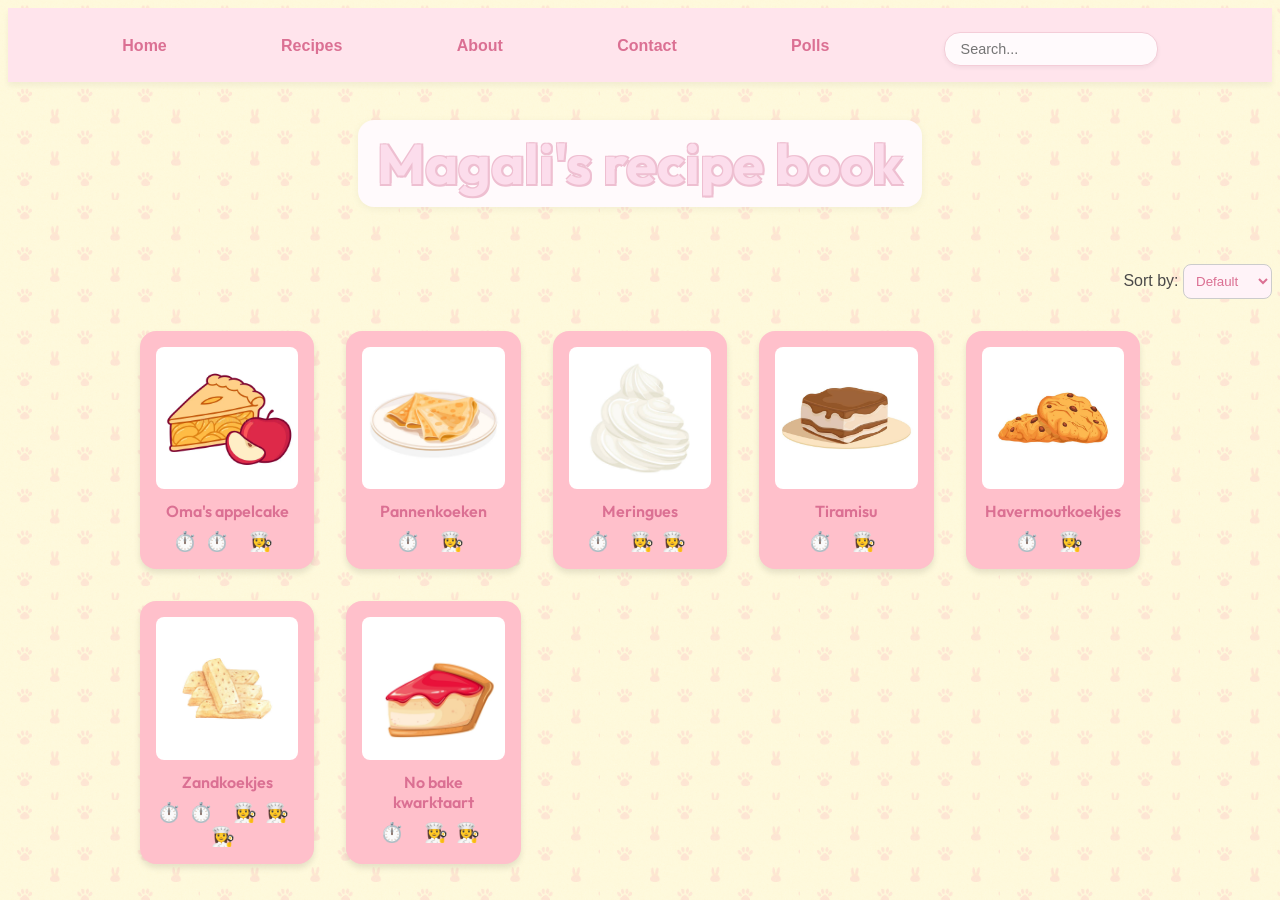
==== index.html @ 594f7136 "Rename website.html to index.html" ====
<!DOCTYPE html>
<html>
<head>
<link rel="stylesheet" href="style.css">
<link href="https://fonts.googleapis.com/css2?family=Outfit:wght@400;600&display=swap" rel="stylesheet">

<link rel="icon" type="image/png" href="images/icon2.png">
<title> Magali's online kookboek</title>
</head>

<body>
<header>
    <nav class="navbar">
        <ul class="nav-bar-content">
            <li><a href="website.html">Home</a></li>
            <li><a href="#recipes">Recipes</a></li>
            <li><a href="#about">About</a></li>
            <li><a href="#contact">Contact </a></li>
            <li><a href="#polls">Polls</a></li>
            <li>
              <div class="nav-search-form">
                <input type="text" id="searchInput" placeholder="Search..."/>
              </div>
            </li>
      </ul>
    </nav>

</header>
<div class="title-wrapper">
    <h1>Magali's recipe book</h1>
</div>
<h2> </h2>

<div class="sort-controls">
    <label for="sort"> Sort by:</label>
    <select id="sort">
        <option value="default">Default</option>
        <option value="time">Time</option>
        <option value="difficulty">Difficulty</option>
    </select>
</div>

<ol class="recipe-grid">
<li class="recipe-card" data-time="40" data-difficulty="easy">
    <img src="images/appelcake.webp">
    <a href="recepten/appelcake.html">Oma's appelcake </a>
    <div class="emoji-badges"></div>
</li> 

<li class="recipe-card" data-time="20" data-difficulty="easy">
    <img src="images/pannenkoeken.jpg">
    <a href="recepten/pannenkoeken.html">Pannenkoeken</a>
    <div class="emoji-badges"></div>
</li>

<li class="recipe-card" data-time="20" data-difficulty="medium">
    <img src="images/meringues.jpg">
    <a href="?">Meringues</a>
    <div class="emoji-badges"></div>
</li>
 
<li class="recipe-card" data-time="30" data-difficulty="easy">
    <img src="images/tiramisu.jpg">
    <a href="?">Tiramisu</a>
    <div class="emoji-badges"></div>
</li>  

<li class="recipe-card" data-time="20" data-difficulty="easy">
    <img src="images/havermout.jpg">    
    <a href="?">Havermoutkoekjes</a>
    <div class="emoji-badges"></div>
</li> 
 
<li class="recipe-card" data-time="40" data-difficulty="hard">
    <img src="images/zandkoekjes4.jpg">
    <a href="?">Zandkoekjes</a>
    <div class="emoji-badges"></div>
</li>

<li class="recipe-card" data-time="30" data-difficulty="medium">
    <img src="images/kwarktaart.webp">
    <a href="?">No bake kwarktaart</a>
    <div class="emoji-badges"></div>
</li>   
 
</ol>

<script>
    const select = document.getElementById('sort');
    const recipeList = document.querySelector('.recipe-grid');
  
    // 🧠 Save the original order at page load
    const originalOrder = Array.from(recipeList.children);
  
    select.addEventListener('change', function () {
      const cards = Array.from(recipeList.children);
      let sortedCards = cards;
  
      if (this.value === 'time') {
        sortedCards = cards.sort((a, b) =>
          parseInt(a.dataset.time) - parseInt(b.dataset.time)
        );
      } else if (this.value === 'difficulty') {
        const levels = { easy: 1, medium: 2, hard: 3 };
        sortedCards = cards.sort((a, b) =>
          levels[a.dataset.difficulty] - levels[b.dataset.difficulty]
        );
      } else if (this.value === 'default') {
        sortedCards = originalOrder;
      }
  
      recipeList.innerHTML = '';
      sortedCards.forEach(card => recipeList.appendChild(card));
    });
  </script>
  <script>
    const recipeCards = document.querySelectorAll('.recipe-card');
  
    recipeCards.forEach(card => {
      const time = parseInt(card.dataset.time);
      const difficulty = card.dataset.difficulty;
  
      // Generate clock emojis based on time
      let clockCount = 1;
      if (time > 30 && time <= 60) {
        clockCount = 2;
      } else if (time > 60) {
        clockCount = 3;
      }
  
      const clockEmoji = '⏱️'.repeat(clockCount);
  
      // Generate chef hat emojis based on difficulty
      const levels = { easy: 1, medium: 2, hard: 3 };
      const chefEmoji = '👩‍🍳'.repeat(levels[difficulty]);
  
      // Add them to the card
      const badgeContainer = card.querySelector('.emoji-badges');
      badgeContainer.textContent = `${clockEmoji} ${chefEmoji}`;
    });
  </script>
  
  <script>
    let timer;
    let seconds = 0;
    let running = false;
  
    // 🔔 Load your custom sound
    const timerSound = new Audio("../sounds/timer-done.mp3");
    timerSound.volume = 0.5; // Optional: make it softer
  
    function updateDisplay() {
      const minutes = String(Math.floor(seconds / 60)).padStart(2, '0');
      const secs = String(seconds % 60).padStart(2, '0');
      document.getElementById('time').textContent = `${minutes}:${secs}`;
    }
  
    function startTimer() {
      if (!running) {
        running = true;
        timer = setInterval(() => {
          seconds++;
          updateDisplay();
  
          // ⏰ Play sound at 10 minutes (600 seconds)
          if (seconds === 600) {
            timerSound.play();
          }
  
          // 🔁 Or play at any time you want (e.g., every 5 minutes)
          // if (seconds % 300 === 0) timerSound.play();
        }, 1000);
      }
    }
  
    function pauseTimer() {
      clearInterval(timer);
      running = false;
    }
  
    function resetTimer() {
      pauseTimer();
      seconds = 0;
      updateDisplay();
    }
  
    updateDisplay(); // initialize on page load
  </script>
  
  <script>
    document.addEventListener('DOMContentLoaded', () => {
      const searchInput = document.getElementById('searchInput');
      const recipes = document.querySelectorAll('.recipe-card');
  
      // ✅ 1. Get search term from the URL
      const urlParams = new URLSearchParams(window.location.search);
      const searchTerm = urlParams.get('search');
  
      // ✅ 2. If there's a search term, set input value + filter recipes
      if (searchTerm && searchInput) {
        searchInput.value = searchTerm;
  
        recipes.forEach(card => {
          const text = card.textContent.toLowerCase();
          const match = text.includes(searchTerm.toLowerCase());
  
          card.style.display = match ? '' : 'none';
        });
      }
  
      // ✅ 3. Still allow live typing filter
      if (searchInput) {
        searchInput.addEventListener('input', function () {
          const term = this.value.toLowerCase();
  
          recipes.forEach(card => {
            const text = card.textContent.toLowerCase();
            card.style.display = text.includes(term) ? '' : 'none';
          });
        });
      }
    });
  </script>
  
  
  
  

</body>
</html>
---- style.css ----
/* HOOFDPAGINA*/
body {
    background-color: #fff8dc; /* soft base */
    background-image: url('images/bunny_background.png'); /* or bg-dots.png etc */
    background-repeat: repeat;
    background-size: 200px; /* smaller = more playful */
    font-family: 'Outfit', sans-serif;
  }
  
  
  

/* NAVIGATIEBAR*/
.navbar {
    background-color: #ffe4ec;
    padding: 1rem 2rem;
    position: sticky;
    top: 0;
    z-index: 1000;
    box-shadow: 0 4px 6px rgba(0,0,0,0.05);
    padding: 1rem 2rem;
    display: flex;
    justify-content: space-between;
    align-items: center;
    flex-wrap: wrap;

}

.nav-bar-content {
    list-style: none;
    display: flex;
    gap: 2rem;
    align-items: center;
    justify-content: space-evenly;
    width: 100%;
    margin: 0;
    padding: 0;
  }
  

.navbar a {
    color: palevioletred;
    font-weight:600;
    text-decoration: none;
    font-family: 'Quicksand',sans-serif;
    transition: color 0.3s ease;
}

.navbar a:hover {
    color: #f82f7d;
}

.nav-search-form{
    margin-top: 0.5rem;
    flex-shrink: 0;
    display:flex;
}

#searchInput {
    padding: 0.5rem 1rem;
    border-radius: 1rem;
    border: 1px solid #f4cdd8;
    background-color: #fffafc;
    font-family: 'Quicksand', sans-serif;
    font-size: 0.9rem;
    color: palevioletred;
    box-shadow: 0 2px 4px rgba(0, 0, 0, 0.05);
    transition: 0.2s ease;
  }
  
  #searchInput:focus {
    outline: none;
    box-shadow: 0 0 0 3px #ffeaf2;
  }
/* TITELS HOOFDPAGINA*/
.title-wrapper {
    text-align: center;
  }
  
  h1 {
    font-family: 'Outfit', sans-serif;
    font-size: 3.5rem;
    color: #fcddec; /* light pink inside */
    text-align: center;
    display: inline-block;
    padding: 0.5rem 1.2rem;
    border-radius: 1rem;
    background-color: #fffafc;
    box-shadow: 0 2px 8px rgba(0,0,0,0.05);
  
    /* 🎨 Soft dark outline */
    text-shadow:
      1.5px 1.5px 0 #eebfd1,
      -1.5px 1.5px 0 #eebfd1,
      1.5px -1.5px 0 #eebfd1,
      -1.5px -1.5px 0 #eebfd1;
  }
  

h2{
    color:#4a4949;
}

/*RECEPTJES OP HOOFDPAGINA*/

.recipe-grid {
    display: grid;
    max-width: 1000px;
    margin: 0 auto;
    padding:1rem;
    grid-template-columns: repeat(auto-fit,minmax(150px,1fr));
    gap: 2rem;
    list-style: none;
}

.recipe-grid li {
    text-align: center;
    background: pink;
    padding: 1rem;
    border-radius: 1rem;
    box-shadow: 0 4px 6px rgba(0,0,0,0.1);
    transition: transform 0.3s ease;
}
.recipe-grid img {
    width: 100%;
    height: auto;
    border-radius: 0.5rem;
    object-fit: cover;
 }

.recipe-grid a {
    display: block;
    margin-top: 0.5rem;
    color: palevioletred;
    font-weight: 600;
    text-decoration: none;
    transition: color 0.3s ease;
  }
.recipe-grid a:hover {
    color: #f82f7d;
    text-decoration: underline;
  }


/* SORT CONTROLS*/
.sort-controls {
  text-align: right;
  color: #4a4949;
  margin-bottom: 1rem;
  font-family: 'Quicksand', sans-serif;
}

.sort-controls select {
  padding: 0.5rem;
  font-family: 'Quicksand', sans-serif;
  border-radius: 0.5rem;
  border: 1px solid #ccc;
  background-color: #fff3f8;
  color: palevioletred;
  font-family: 'Quicksand', sans-serif;
}
/* EMOJIS*/
.emoji-badges {
    margin-top: 0.5rem;
    font-size: 1.2rem;
    text-align: center;
    letter-spacing: 0.5rem;
}
  
/*RECEPT PAGINA*/
.recipe-page {
    max-width: 700px;
    margin: 2rem auto;
    padding: 1rem;
    background: #fffaf4;
    border-radius: 1rem;
    box-shadow: 0 4px 10px rgba(0,0,0,0.05);
}
  
.recipe-page h1 {
    color: #fbe199;
    text-align: center;
    font-family: 'Quicksand', sans-serif;
    font-size: 3rem;
    text-shadow:
    1.5px 1.5px 0 #e3ba8e,
      -1.5px 1.5px 0 #e3ba8e,
      1.5px -1.5px 0 #e3ba8e,
      -1.5px -1.5px 0 #e3ba8e;
    font-family: 'Outfit', sans-serif;
}

  
.back-link {
    display: block;
    text-align: center;
    margin-top: 2rem;
    color: palevioletred;
    text-decoration: none;
}
  
.back-link:hover {
    color: #f82f7d;
}

.recipe-layout {
    display: flex;
    gap: 2rem;
    align-items: flex-start;
    margin: 2rem 0;
    flex-wrap: wrap; 
}
  
.recipe-photo {
    width: 45%;
    border-radius: 1rem;
    object-fit: cover;
    max-width: 400px;
}
  
.recipe-details {
    flex: 1;
    min-width: 250px;
}
  
.recipe-details h2 {
    margin-top: 0;
    color: palevioletred;
}

.recipe-details p{
    white-space: nowrap;

}
  
.recipe-notes {
    background-color: #fff3f8;
    padding: 1rem 1.5rem;
    margin-top: 2rem;
    border-left: 6px solid palevioletred;
    border-radius: 0.5rem;
    font-family: 'Quicksand', sans-serif;
}
  
.recipe-notes h2 {
    margin-top: 0;
    color: palevioletred;
    font-size: 1.5rem;
}
  
.recipe-notes p {
    margin: 0.5rem 0 0 0;
    padding-left: 1rem;
    line-height: 1.6;
    color: #4a4949;
}
 /* SIDEBAR TIMER */

.layout{
    display: flex;
    flex-direction: row;
    align-items: flex-start;
    gap: 2rem;
    max-width: 1400px;
    margin: 0 auto;
    padding: 1rem;

 }
.sidebar{
    flex: 0 0 250px;
    padding: 1rem;
    background: #fff3f8;
    border-radius: 1rem;
    font-family: 'Quicksand', sans-serif;
    max-width: 250px;
    margin-right: 2rem;
    box-shadow: 0 4px 10px rgba(0, 0, 0, 0.05);
    position: sticky;
    top: 1rem;
    height: fit-content;
}
  
.timer{
    text-align: center;
    font-size: 2rem;
    margin-top: 1rem;
    color: palevioletred;
}

.timer-buttons button{
    margin: 0.5rem 0.2rem;
    padding: 0.4rem 1rem;
    border: none;
    background-color: palevioletred;
    color: white;
    border-radius: 0.5rem;
    cursor: pointer;
    font-weight: bold;
}

.timer-buttons button:hover {
    background-color: #f82f7d;
  }
  
/* SIDEBAR algemeen*/

.sidebar-box {
    background-color: #fffafc;
    padding: 1rem;
    border-radius: 1rem;
    margin-top: 1.5rem;
    box-shadow: 0 2px 6px rgba(0, 0, 0, 0.05);
    font-family: 'Quicksand', sans-serif;
    font-size: 0.95rem;
    transition: transform 0.2s ease;
  }
  .sidebar-box h3 {
    margin-top: 0;
    color: palevioletred;
  }
  
  .sidebar-box img:hover{
    transform: scale(1.03);
  }
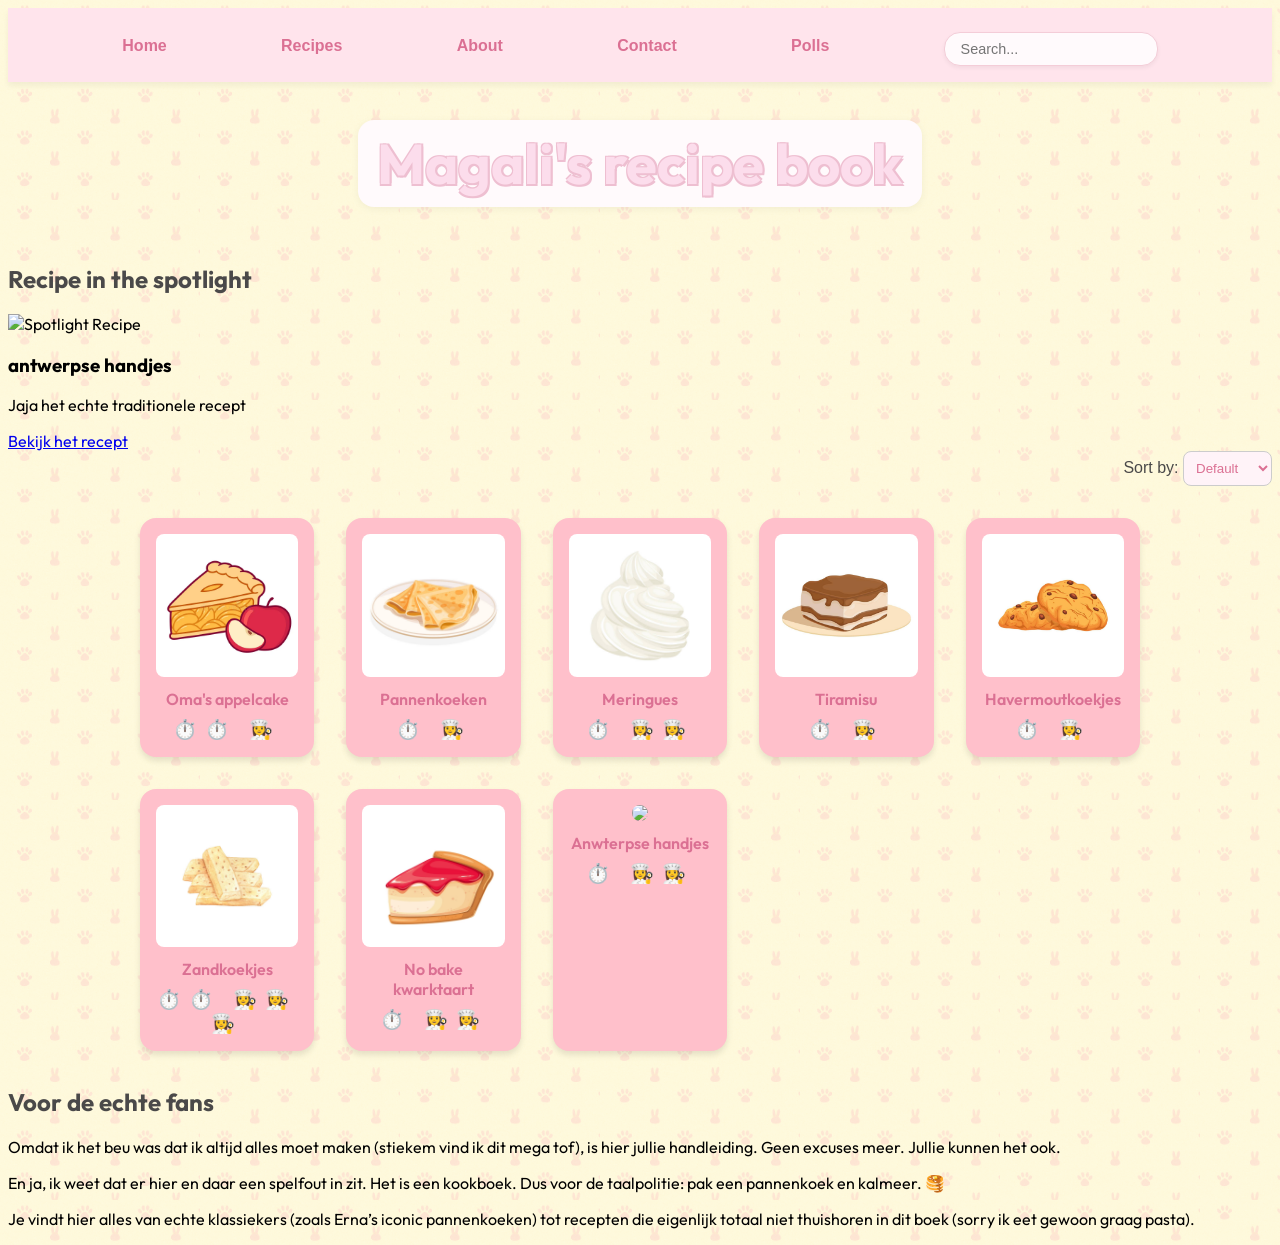
==== commit c61b6940: "Update index.html" ====
--- a/index.html
+++ b/index.html
@@ -9,14 +9,15 @@
 </head>
 
 <body>
+<!--navbar-->
 <header>
     <nav class="navbar">
         <ul class="nav-bar-content">
-            <li><a href="website.html">Home</a></li>
+            <li><a href="index.html">Home</a></li>
             <li><a href="#recipes">Recipes</a></li>
             <li><a href="#about">About</a></li>
-            <li><a href="#contact">Contact </a></li>
-            <li><a href="#polls">Polls</a></li>
+            <li><a href="contact.html">Contact </a></li>
+            <li><a href="polls.html">Polls</a></li>
             <li>
               <div class="nav-search-form">
                 <input type="text" id="searchInput" placeholder="Search..."/>
@@ -29,7 +30,21 @@
 <div class="title-wrapper">
     <h1>Magali's recipe book</h1>
 </div>
-<h2> </h2>
+
+<!--SPOTLIGHT-->
+
+<section class="spotlight">
+  <h2>Recipe in the spotlight</h2>
+  <article class="spotlight-recipe">
+    <img src="images/antwerpse_handjes.png" alt="Spotlight Recipe">
+    <div class="spotlight-text">
+      <h3>antwerpse handjes</h3>
+      <p> Jaja het echte traditionele recept </p>
+      <a href="recepten/antwerpse_handjes.html" class="btn">Bekijk het recept</a>
+    </div>
+  </article>
+</section>
+
 
 <div class="sort-controls">
     <label for="sort"> Sort by:</label>
@@ -40,50 +55,73 @@
     </select>
 </div>
 
-<ol class="recipe-grid">
-<li class="recipe-card" data-time="40" data-difficulty="easy">
-    <img src="images/appelcake.webp">
-    <a href="recepten/appelcake.html">Oma's appelcake </a>
-    <div class="emoji-badges"></div>
-</li> 
-
-<li class="recipe-card" data-time="20" data-difficulty="easy">
-    <img src="images/pannenkoeken.jpg">
-    <a href="recepten/pannenkoeken.html">Pannenkoeken</a>
-    <div class="emoji-badges"></div>
-</li>
-
-<li class="recipe-card" data-time="20" data-difficulty="medium">
-    <img src="images/meringues.jpg">
-    <a href="?">Meringues</a>
-    <div class="emoji-badges"></div>
-</li>
+<section class="other-recipes" id="recipes">
+  <ol class="recipe-grid">
+  <li class="recipe-card" data-time="40" data-difficulty="easy">
+      <img src="images/appelcake.webp">
+      <a href="recepten/appelcake.html">Oma's appelcake </a>
+      <div class="emoji-badges"></div>
+  </li> 
+
+  <li class="recipe-card" data-time="20" data-difficulty="easy">
+      <img src="images/pannenkoeken.jpg">
+      <a href="recepten/pannenkoeken.html">Pannenkoeken</a>
+      <div class="emoji-badges"></div>
+  </li>
+
+  <li class="recipe-card" data-time="20" data-difficulty="medium">
+      <img src="images/meringues.jpg">
+      <a href="?">Meringues</a>
+      <div class="emoji-badges"></div>
+  </li>
  
-<li class="recipe-card" data-time="30" data-difficulty="easy">
-    <img src="images/tiramisu.jpg">
-    <a href="?">Tiramisu</a>
-    <div class="emoji-badges"></div>
-</li>  
-
-<li class="recipe-card" data-time="20" data-difficulty="easy">
-    <img src="images/havermout.jpg">    
-    <a href="?">Havermoutkoekjes</a>
+  <li class="recipe-card" data-time="30" data-difficulty="easy">
+      <img src="images/tiramisu.jpg">
+      <a href="?">Tiramisu</a>
+      <div class="emoji-badges"></div>
+  </li>  
+
+  <li class="recipe-card" data-time="20" data-difficulty="easy">
+      <img src="images/havermout.jpg">    
+      <a href="?">Havermoutkoekjes</a>
+      <div class="emoji-badges"></div>
+  </li> 
+ 
+  <li class="recipe-card" data-time="40" data-difficulty="hard">
+      <img src="images/zandkoekjes4.jpg">
+      <a href="?">Zandkoekjes</a>
+      <div class="emoji-badges"></div>
+  </li>
+
+  <li class="recipe-card" data-time="30" data-difficulty="medium">
+      <img src="images/kwarktaart.webp">
+      <a href="?">No bake kwarktaart</a>
+      <div class="emoji-badges"></div>
+  </li>   
+  <li class="recipe-card" data-time="30" data-difficulty="medium">
+    <img src="images/antwerpse_handjes.png">
+    <a href="recepten/antwerpse_handjes.html">Anwterpse handjes</a>
     <div class="emoji-badges"></div>
 </li> 
  
-<li class="recipe-card" data-time="40" data-difficulty="hard">
-    <img src="images/zandkoekjes4.jpg">
-    <a href="?">Zandkoekjes</a>
-    <div class="emoji-badges"></div>
-</li>
-
-<li class="recipe-card" data-time="30" data-difficulty="medium">
-    <img src="images/kwarktaart.webp">
-    <a href="?">No bake kwarktaart</a>
-    <div class="emoji-badges"></div>
-</li>   
- 
-</ol>
+  </ol>
+</section>
+
+
+<section class="about" id="about">
+  <h2>Voor de echte fans </h2>
+  <div class="about-content">
+    <div class="about-text">
+      <p>Omdat ik het beu was dat ik altijd alles moet maken (stiekem vind ik dit mega tof), is hier jullie handleiding. Geen excuses meer. Jullie kunnen het ook.</p>
+      
+      <p>En ja, ik weet dat er hier en daar een spelfout in zit. Het is een kookboek. Dus voor de taalpolitie: pak een pannenkoek en kalmeer. 🥞</p>
+      
+      <p>Je vindt hier alles van echte klassiekers (zoals Erna’s iconic pannenkoeken) tot recepten die eigenlijk totaal niet thuishoren in dit boek (sorry ik eet gewoon graag pasta).</p>
+    </div>
+  </div>
+</section>
+
+
 
 <script>
     const select = document.getElementById('sort');
@@ -228,3 +266,4 @@
 
 </body>
 </html>
+
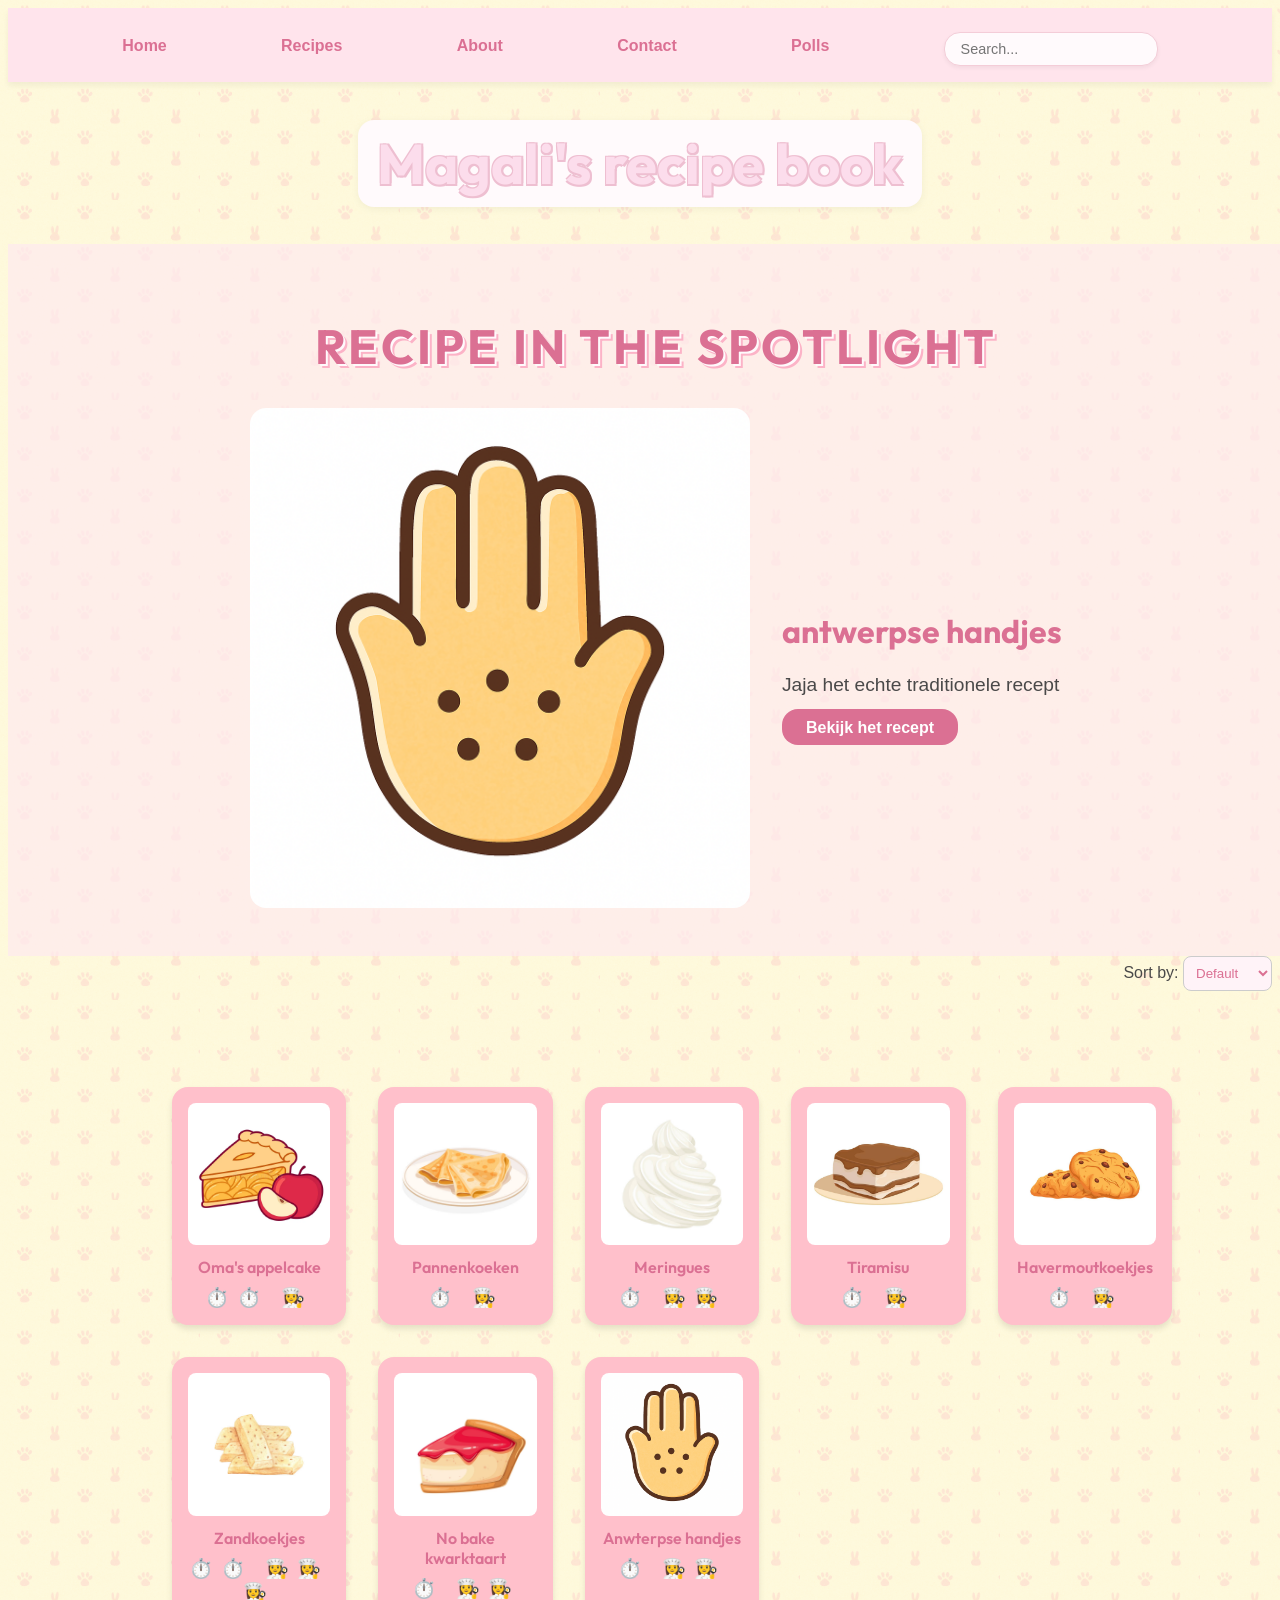
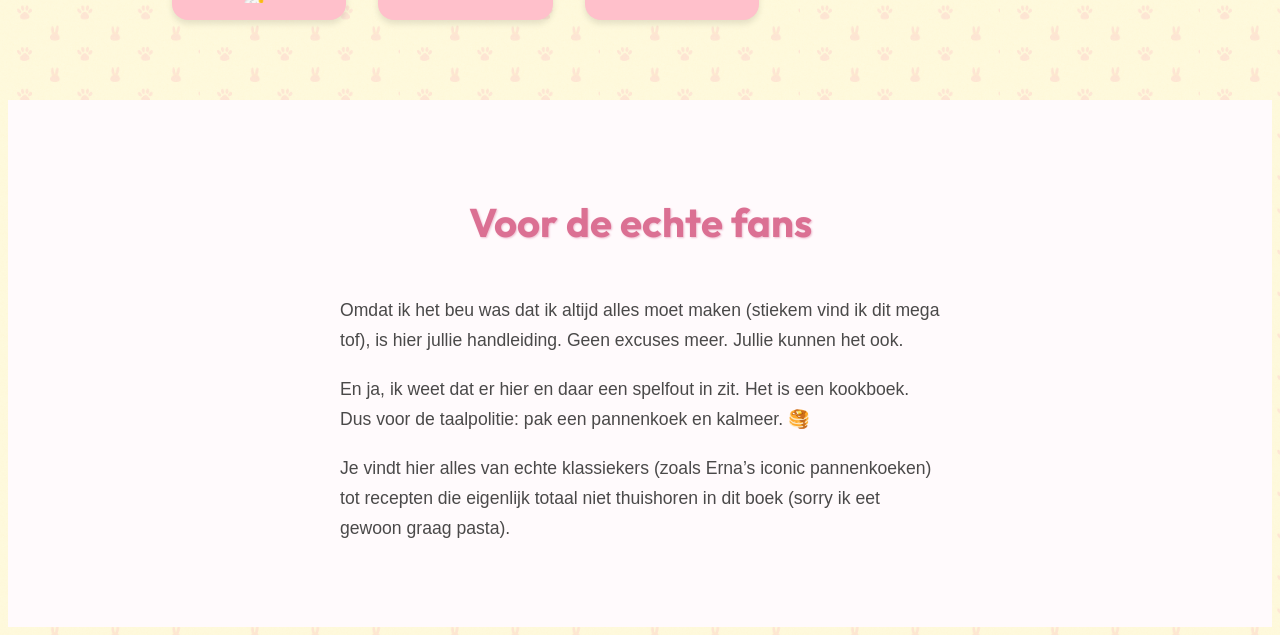
==== commit 06f212c0: "Update index.html" ====
--- a/index.html
+++ b/index.html
@@ -249,12 +249,23 @@
       // ✅ 3. Still allow live typing filter
       if (searchInput) {
         searchInput.addEventListener('input', function () {
-          const term = this.value.toLowerCase();
+            const term = this.value.toLowerCase();
+            const match = text.includes(term);
+
+            let anyMatch = false;
+        
   
           recipes.forEach(card => {
-            const text = card.textContent.toLowerCase();
-            card.style.display = text.includes(term) ? '' : 'none';
+              const text = card.textContent.toLowerCase();
+              const match= text.includes(term);
+              card.style.display = text.includes(term) ? '' : 'none';
+              if (match) anyMatch = true; 
           });
+           if (term.trim() !== ''){
+               spotlightSection.style.display = 'none';
+           } else {
+               spotlightSection.style.display='';
+           }
         });
       }
     });
--- a/style.css
+++ b/style.css
@@ -321,4 +321,293 @@
   
   .sidebar-box img:hover{
     transform: scale(1.03);
-  }+  }
+
+
+  /* CONTACT*/
+
+  .no-contact {
+    background-color: #ffe4ec;
+    padding: 6rem 2rem;
+    text-align: center;
+    min-height: 100vh;
+    display: flex;
+    flex-direction: column;
+    justify-content: center;
+  }
+  
+  .no-contact h1 {
+    font-family: 'Outfit', sans-serif;
+    font-size: 6rem;
+    color: palevioletred;
+    text-shadow: 2px 2px 0 #fffafc, 4px 4px 0 #fcb3c7;
+    letter-spacing: 0.2rem;
+    text-transform: uppercase;
+    animation: bounce 1s ease-in-out infinite alternate;
+    margin-bottom: 1rem;
+  }
+  
+  .no-contact p {
+    font-family: 'Quicksand', sans-serif;
+    font-size: 1.3rem;
+    color: #4a4949;
+    margin-top: 0.5rem;
+  }
+  
+  @keyframes bounce {
+    0%   { transform: translateY(0); }
+    100% { transform: translateY(-12px); }
+  }
+
+  .bunny-gif {
+    max-width: 180px;
+    margin: 2rem auto;
+    display: block;
+    border-radius: 1rem;
+    box-shadow: 0 4px 8px rgba(0,0,0,0.1);
+  }
+  
+  .fake-form {
+    margin-top: 2rem;
+    display: flex;
+    flex-direction: column;
+    align-items: center;
+    gap: 1rem;
+  }
+  
+  .fake-form textarea {
+    width: 80%;
+    max-width: 500px;
+    height: 120px;
+    border-radius: 1rem;
+    padding: 1rem;
+    border: 1px solid #fcb3c7;
+    font-family: 'Quicksand', sans-serif;
+    font-size: 1rem;
+    resize: none;
+    background-color: #fffafc;
+    color: palevioletred;
+    box-shadow: 0 2px 4px rgba(0,0,0,0.05);
+  }
+  
+  .fake-form button {
+    background-color: palevioletred;
+    color: white;
+    border: none;
+    padding: 0.8rem 2rem;
+    border-radius: 1.5rem;
+    font-weight: bold;
+    font-family: 'Quicksand', sans-serif;
+    cursor: pointer;
+    transition: 0.3s ease;
+    position: relative;
+  }
+  
+  /* POLLS */
+  .polls {
+    text-align: center;
+    padding: 4rem 2rem;
+    display: flex;
+    flex-direction: column;
+    align-items: center;
+    justify-content: center;
+  }
+  
+  .polls h1 {
+    font-family: 'Outfit', sans-serif;
+    font-size: 3rem;
+    color: palevioletred;
+  }
+  
+  #poll-form {
+    font-family: 'Quicksand', sans-serif;
+    font-size: 1.2rem;
+    color: #4a4949;
+  }
+  
+  #poll-form button {
+    margin-top: 1rem;
+    padding: 0.6rem 1.5rem;
+    background-color: palevioletred;
+    border: none;
+    color: white;
+    border-radius: 1rem;
+    cursor: pointer;
+  }
+
+  .poll-box {
+    background-color: #fffafc;
+    padding: 2rem 2.5rem;
+    border-radius: 1rem;
+    box-shadow: 0 4px 10px rgba(0, 0, 0, 0.05);
+    display: inline-block;
+    margin-top: 2rem;
+    text-align: left;
+    font-family: 'Quicksand', sans-serif;
+  }
+
+  #custom{
+    padding: 0.6rem;
+    width: 100%;
+    max-width: 500px;
+    border-radius:1rem;
+    border: 2px solid #fcb3c7;
+    background-color: #fffafc;
+    color:#4a4949;
+    font-family: 'Quicksand', sans-serif;
+    font-size: 1rem;
+    transition: all 0.3s ease;
+    box-shadow: 0 2px 4px rgba(0, 0, 0, 0.1);
+
+  }
+
+  #poll-result {
+    background: transparent; /* No background */
+    border: none;            /* No border */
+    box-shadow: none;        /* No shadow */
+    padding: 0;              /* Remove extra padding if any */
+  }
+  
+/* SPOTLIGHT SECTION - full width background, centered content */
+.spotlight {
+  width: 100%;
+  background: rgba(255, 234, 240, 0.7); /* A light, translucent pastel; adjust as needed */
+  padding: 2rem 1rem;
+}
+
+.spotlight h2 {
+  text-align: center;
+  font-family: 'Outfit', sans-serif;
+  font-size: 3rem;
+  color: palevioletred;
+  margin-bottom: 1rem;
+  text-shadow: 2px 2px 0 #fffafc, 4px 4px 0 #fcb3c7;
+  letter-spacing: 0.2rem;
+  text-transform: uppercase;
+}
+
+/* Container for the spotlight recipe, centered with max width */
+.spotlight-recipe {
+  display: flex;
+  flex-wrap: wrap;
+  align-items: center;
+  justify-content: center;
+  max-width: 1400px;
+  margin: 0 auto;
+}
+
+/* Spotlight image styling */
+.spotlight-recipe img {
+  width: 100%;
+  max-width: 500px;
+  border-radius: 1rem;
+  margin: 1rem;
+}
+
+/* Text container for spotlight recipe */
+.spotlight-text {
+  max-width: 600px;
+  margin: 1rem;
+  text-align: left;
+}
+
+.spotlight-text h3 {
+  font-family: 'Outfit', sans-serif;
+  font-size: 2rem;
+  color: palevioletred;
+  margin-bottom: 0.5rem;
+}
+
+.spotlight-text p {
+  font-family: 'Quicksand', sans-serif;
+  font-size: 1.2rem;
+  color: #4a4949;
+  line-height: 1.6;
+  margin-bottom: 1rem;
+}
+
+/* Button style (used in spotlight, consistent with your theme) */
+.btn {
+  background-color: palevioletred;
+  color: white;
+  padding: 0.6rem 1.5rem;
+  text-decoration: none;
+  border-radius: 1rem;
+  font-family: 'Quicksand', sans-serif;
+  font-weight: bold;
+  transition: background-color 0.3s ease;
+}
+
+.btn:hover {
+  background-color: #f82f7d;
+}
+
+/* OTHER RECIPES SECTION - centered grid with max-width */
+.other-recipes {
+  width: 100%;
+  padding: 4rem 2rem;
+  background: transparent; /* or adjust if you need a subtle background */
+}
+
+.other-recipes h2 {
+  text-align: center;
+  font-family: 'Outfit', sans-serif;
+  font-size: 2.5rem;
+  color: palevioletred;
+  margin-bottom: 2rem;
+}
+
+.recipe-grid {
+  display: grid;
+  grid-template-columns: repeat(auto-fit, minmax(150px, 1fr));
+  gap: 2rem;
+  max-width: 1000px;
+  margin: 0 auto;
+}
+
+/* ABOUT*/
+
+.about {
+  padding: 4rem 2rem;
+  background-color: #fffafc;
+  text-align: center;
+}
+
+.about h2 {
+  font-family: 'Outfit', sans-serif;
+  font-size: 2.5rem;
+  color: palevioletred;
+  margin-bottom: 2rem;
+  text-shadow: 1px 1px 2px #eebfd1;
+}
+
+.about-content {
+  display: flex;
+  flex-wrap: wrap;
+  justify-content: center;
+  align-items: flex-start;
+  gap: 2rem;
+  max-width: 1000px;
+  margin: 0 auto;
+}
+
+.about-image {
+  width: 100%;
+  max-width: 300px;
+  border-radius: 1rem;
+  box-shadow: 0 4px 8px rgba(0,0,0,0.1);
+  object-fit: cover;
+}
+
+.about-text {
+  max-width: 600px;
+  text-align: left;
+  font-family: 'Quicksand', sans-serif;
+  font-size: 1.1rem;
+  color: #4a4949;
+  line-height: 1.7;
+}
+
+.about-text p {
+  margin-bottom: 1.2rem;
+}
